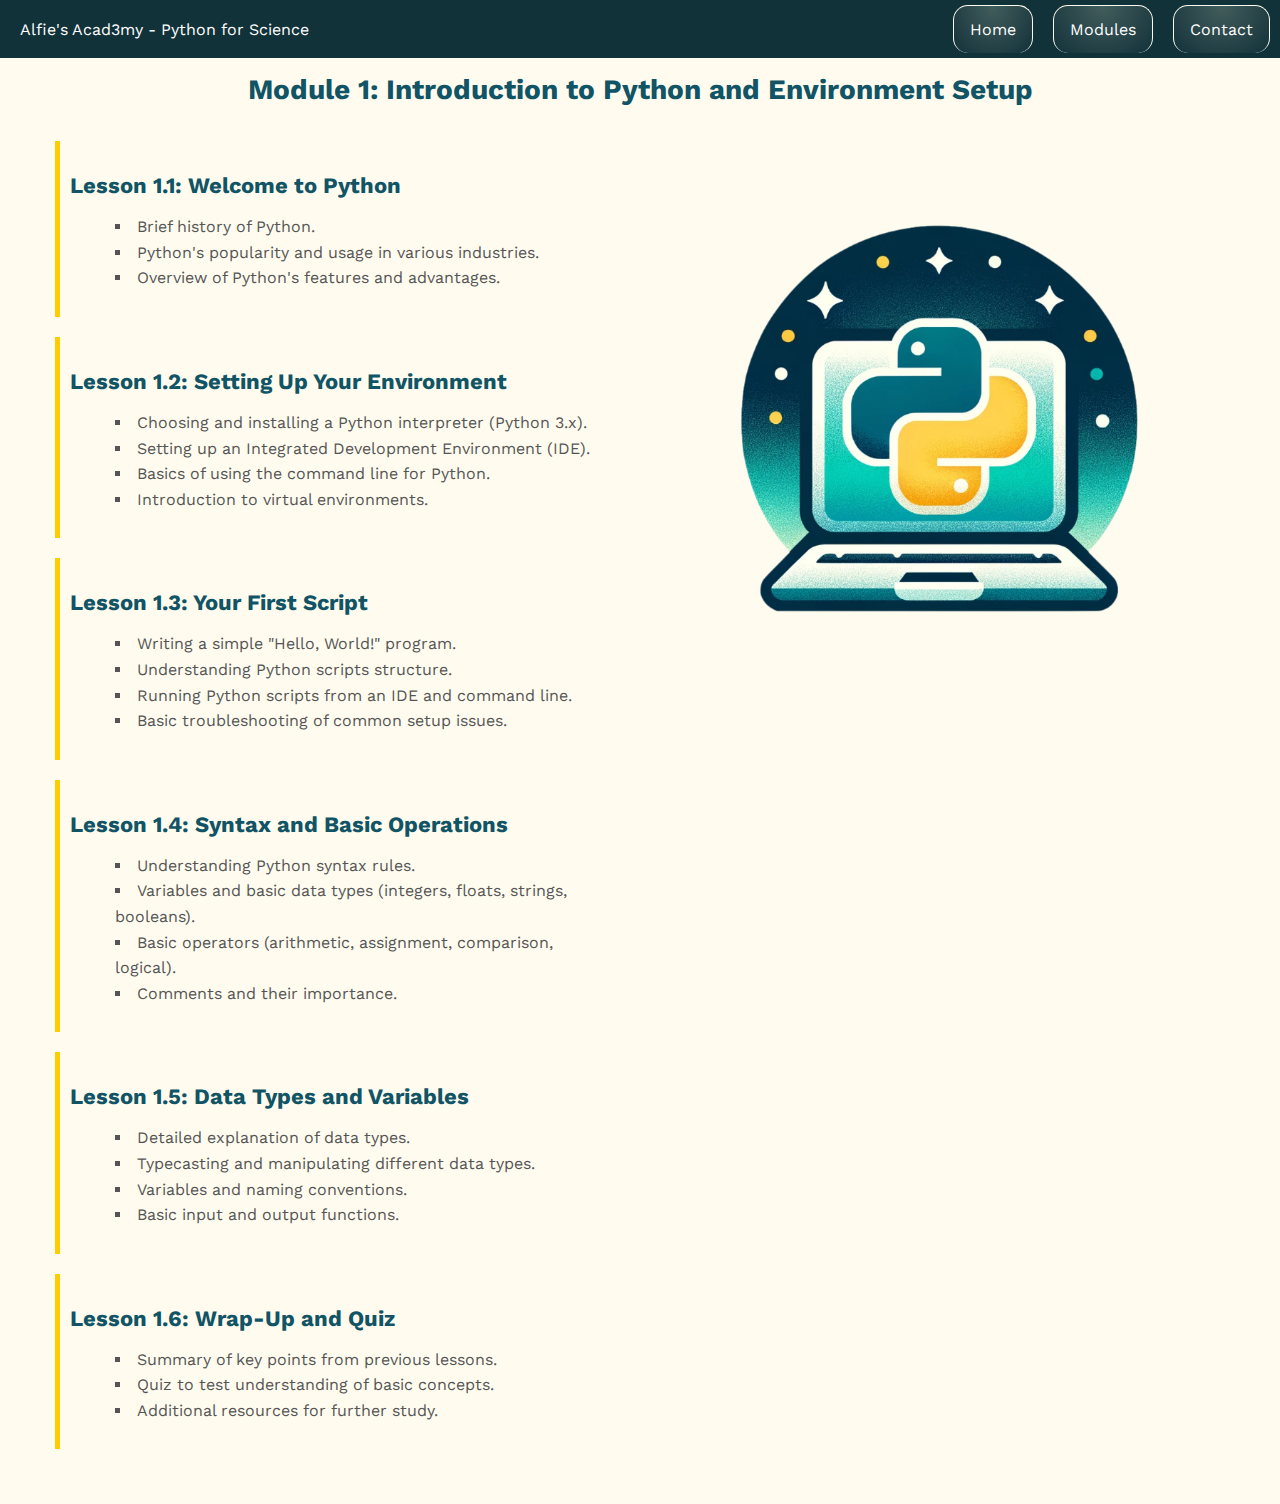
==== modules/module1.html @ 9fd122f4 "added module 1 page" ====
<!DOCTYPE html>
<html lang="en">
<head>
    <meta charset="UTF-8">
    <meta name="viewport" content="width=device-width, initial-scale=1.0">
    <title>Alfie's Acad3my</title>
    <link href="https://fonts.googleapis.com/css2?family=Work+Sans:wght@400;600&display=swap" rel="stylesheet">

    <link rel="stylesheet" href="../style.css">
</head>
<body>
    <header>
        <nav id="navbar">
            <div id="navbar-title">
                Alfie's Acad3my - Python for Science
            </div>
            <ul>
                <li><a href="../index.html#home">Home</a></li>
                <li><a href="../index.html#modules">Modules</a></li>
                <li><a href="../index.html#contact">Contact</a></li>
            </ul>
        </nav>
    </header>
    

    
    <section id="module1">
        <h2>Module 1: Introduction to Python and Environment Setup</h2>
        

        <div class="module-flex-container">
        <div class="module-content">
            
        <article id="lesson1.1">
            <h3>Lesson 1.1: Welcome to Python</h3>
            <ul>
                <li>Brief history of Python.</li>
                <li>Python's popularity and usage in various industries.</li>
                <li>Overview of Python's features and advantages.</li>
            </ul>
        </article>
    
        <article id="lesson1.2">
            <h3>Lesson 1.2: Setting Up Your Environment</h3>
            <ul>
                <li>Choosing and installing a Python interpreter (Python 3.x).</li>
                <li>Setting up an Integrated Development Environment (IDE).</li>
                <li>Basics of using the command line for Python.</li>
                <li>Introduction to virtual environments.</li>
            </ul>
        </article>
    
        <article id="lesson1.3">
            <h3>Lesson 1.3: Your First Script</h3>
            <ul>
                <li>Writing a simple "Hello, World!" program.</li>
                <li>Understanding Python scripts structure.</li>
                <li>Running Python scripts from an IDE and command line.</li>
                <li>Basic troubleshooting of common setup issues.</li>
            </ul>
        </article>
    
        <article id="lesson1.4">
            <h3>Lesson 1.4: Syntax and Basic Operations</h3>
            <ul>
                <li>Understanding Python syntax rules.</li>
                <li>Variables and basic data types (integers, floats, strings, booleans).</li>
                <li>Basic operators (arithmetic, assignment, comparison, logical).</li>
                <li>Comments and their importance.</li>
            </ul>
        </article>
    
        <article id="lesson1.5">
            <h3>Lesson 1.5: Data Types and Variables</h3>
            <ul>
                <li>Detailed explanation of data types.</li>
                <li>Typecasting and manipulating different data types.</li>
                <li>Variables and naming conventions.</li>
                <li>Basic input and output functions.</li>
            </ul>
        </article>
    
        <article id="lesson1.6">
            <h3>Lesson 1.6: Wrap-Up and Quiz</h3>
            <ul>
                <li>Summary of key points from previous lessons.</li>
                <li>Quiz to test understanding of basic concepts.</li>
                <li>Additional resources for further study.</li>
            </ul>
        </article>
        </div>

        <div class="module-image">
            <img src="../assets/module1.png" alt="Python Learning Illustration">
        </div>

    </div>
    </section>
    

    
</body>
</html>
---- style.css ----
body, html {
    margin: 0;
    padding: 0;
    height: 100%; /* Ensures the body takes up the full height of the viewport */
    font-family: 'Work Sans', sans-serif;
    background-color: #fffcef;
    /* background-image: radial-gradient(at top right, hsla(180, 100%, 54%, 0.158), transparent);
    background-size: auto auto;
    background-repeat: no-repeat; */
    
    color:#021e23;
}

/* Navbar Styles */
#navbar {
    background-color: #12323a; /* Navbar background color */
    position: fixed; /* Makes the navbar stay at the top */
    width: 100%; /* Full width */
    top: 0; /* Position at the top */
    z-index: 1000; /* Ensures navbar stays above other content */
    display: flex; /* Enable flexbox */
    justify-content: space-between; /* Space out title and menu */
    align-items: center; /* Vertically center align items */
    padding: 0 10px; /* Add some horizontal padding */
}

#navbar-title {
    padding-left: 10px;
    color: white; /* Title color */
    font-size: 16px; /* Adjust size as needed */
}

#navbar ul {

    list-style-type: none;
    margin: 0;
    padding: 0;
    padding-block: 5px;
    display: flex; /* Enable flexbox for the list */
}

#navbar ul li {
    margin-right: 20px; /* Add some space between menu items */
}

#navbar ul li a {
    display: block;
    color: white;
    text-align: center;
    padding: 14px 16px;
    text-decoration: none;
    border: 1px;
    border-style:solid solid none solid;
    border-color: #fffcef;
    
    background-image: radial-gradient(at top, hsla(60, 100%, 93%, 0.21), transparent);
    transition: background-color 0.3s; /* Smooth transition for hover effect */
    border-radius: 15px;
}

#navbar ul li a:hover {
    background-color: #042023;
    background-image: none;
    border-radius: 15px;
}


/* Hero Section Styles */
#home {
    height: 90vh; /* Sets the height to full viewport height */
    display: flex;
    align-items: center;
    justify-content: center;
    text-align: center;
    padding-top: 60px; /* Adjust based on the height of the fixed navbar */
}

/* #home h1 {
    font-weight: 600;
} */


#hero {
    display: flex;
    align-items: center;
    justify-content: center;
    padding-inline: 40px;
}


#hero-img {
    flex: 1;
    text-align: center;
}

#hero-img img {
    width: 100%;
    max-width: 600px; /* Adjust as needed */
    height: auto;
}

#hero-txt {
    text-align: justify;
  text-justify: inter-word;
    flex: 1;
    padding-inline: 50px;
}

#hero-txt h2 {
    color:#021e23;
    font-weight: 400;
    /* font-size: larger; */
}

#hero-txt span {
    font-weight: bold;
}

/* Modules Section Styles */
#modules {
    height: 90vh; /* Full viewport height */
    display: flex;
    align-items: center; /* Center content vertically */
    justify-content: center; /* Center content horizontally */
    flex-direction: column; /* Stack items vertically */
    padding: 20px;
    box-sizing: border-box; /* Ensures padding doesn't affect height */


    background-image:url("../assets/bg-modules.png");
    background-repeat: no-repeat; /* Do not repeat the image */
    background-size: 100%;
    /* background-image: radial-gradient(at bottom left, hsla(60, 100%, 52%, 0.21), transparent); */

}

#modules h2 {
    color:#fffcef;
}

#modules ul {
    list-style-type: none;
    padding: 0;
}

#modules ul li {
    padding: 10px;
    /* border-bottom: 1px solid #ddd; */
}



#c-modules {
    background-color: #12323a;
    border-radius: 30px;
    text-align: center;
    padding: 30px;
    color:#fffcef;
    background-image: radial-gradient(at top, hsla(60, 100%, 93%, 0.21), transparent);
    border: 1px;
    border-style:solid solid none solid;
    border-color: #fffcef;

}

#modules ul li a{
    color:#fffcef;
}


/* Module 1 Section Styles */
#module1 {
    /* display: flex;
    align-items: center;
    justify-content: space-between; */

    background-color: #fffcef; /* Light background for the module */
    padding: 20px; /* Padding around the module content */
    margin: 20px; /* Margin around the module for spacing */
    border-radius: 10px; /* Rounded corners for a softer look */
}

#module1 h2 {
    padding-top: 10px;
    color: #105465; /* Dark color for the module title */
    text-align: center; /* Center align the module title */
    margin-bottom: 20px; /* Space below the title */
    font-size: 28px; /* Slightly larger font for the title */
}

.module-flex-container {
    display: flex;
    align-items: flex-start; /* Align children to the start (top) */
    justify-content: space-between;
    /* ... other styles for flex container ... */
}



#module1 article {
    margin-bottom: 20px; /* Space between each lesson */
    padding: 10px; /* Padding inside each lesson */
    border-left: 5px solid #ffcc00; /* Left border for a touch of style */
}

#module1 article h3 {
    
   /* white-space: pre; */
   
    color: #105465; /* Color to match the left border */
    margin-bottom: 10px; /* Space below the lesson title */
    font-size: 22px; /* Font size for lesson titles */
}



#module1 ul {
    list-style: inside square; /* Style for bullet points */
}

#module1 li {
    
    color: #555; /* Dark grey color for list items */
    line-height: 1.6; /* Line height for readability */
    padding-left: 5px; /* Left padding for list items */
}


.module-content, .module-image {
    
    /* text-align: center; */
    flex: 1; /* This ensures that both the content and image take equal space */
    padding: 15px; /* Adjust padding as needed */

    
    
}

.module-image {
    align-items: flex-start; /* Align the image to the top */

}

.module-image img {
    width: 100%; /* Makes the image responsive */
    height: auto; /* Maintain aspect ratio */
    max-width: 800px; /* Maximum width of the image, adjust as needed */
}
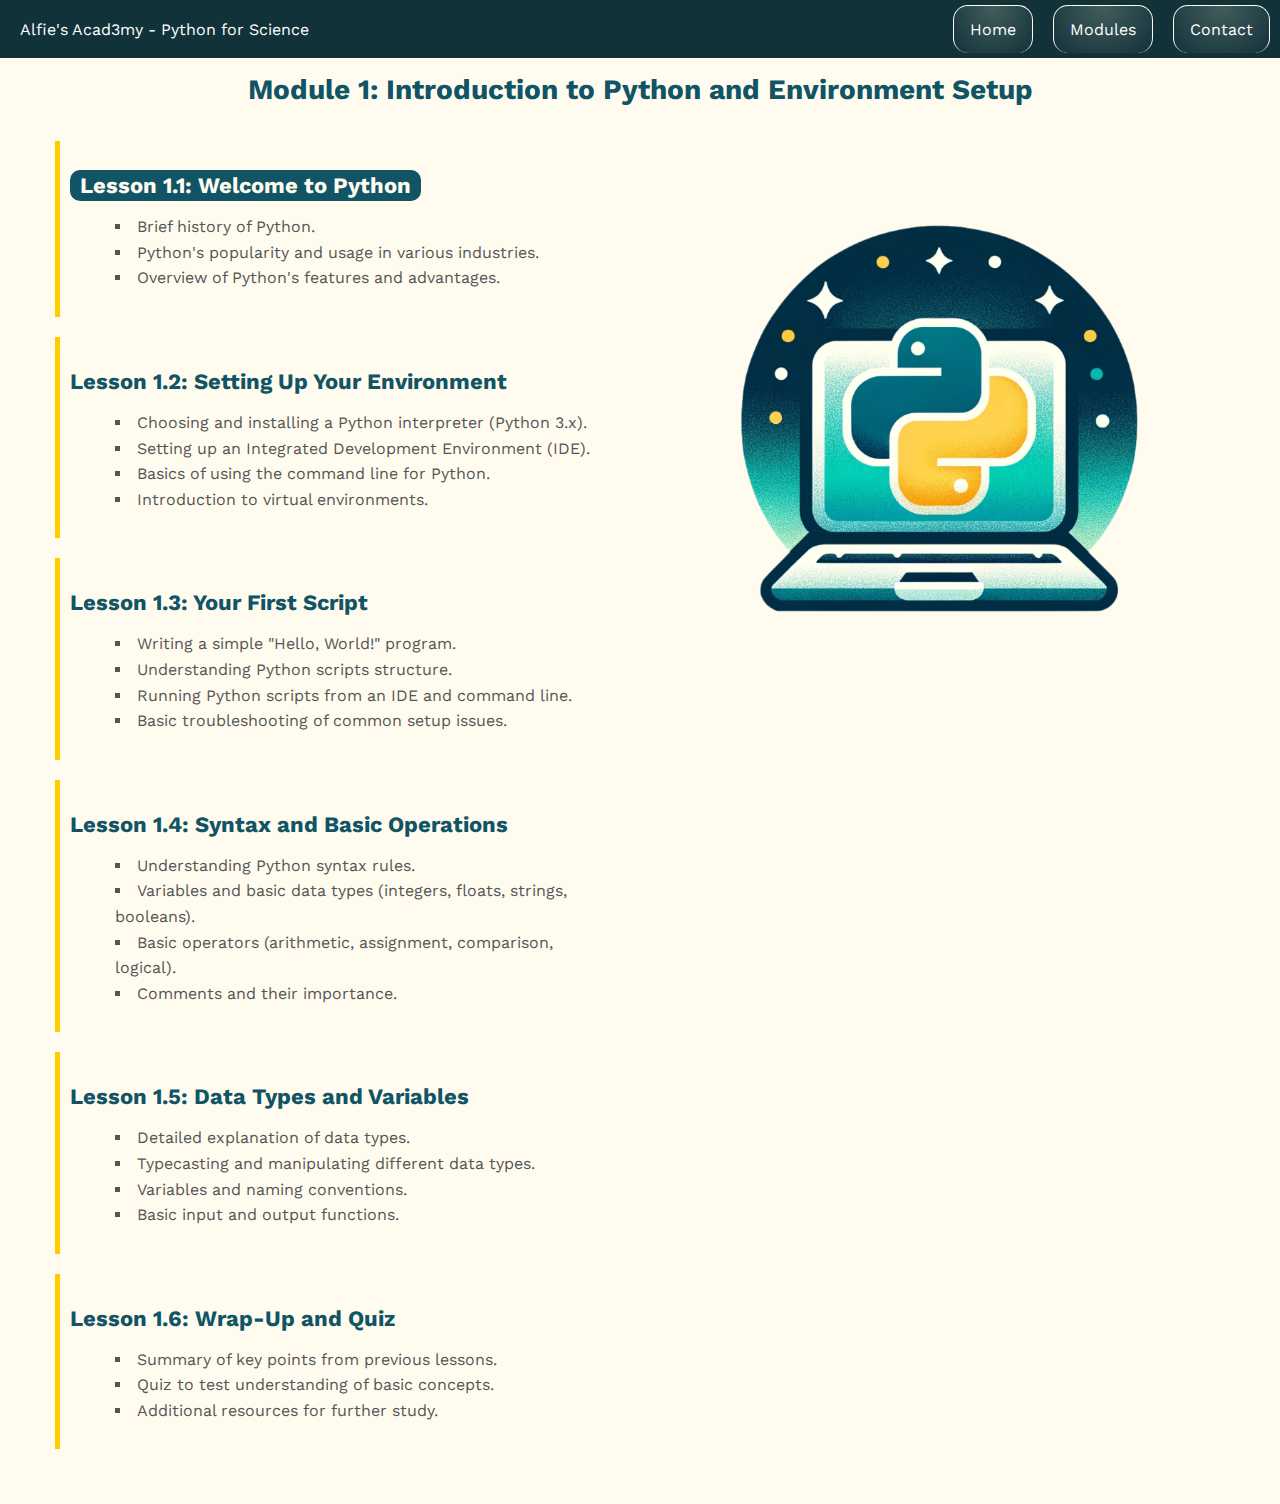
==== commit 8da1ec66: "turned lesson title into button + added file for lesson 1.1" ====
--- a/modules/module1.html
+++ b/modules/module1.html
@@ -32,7 +32,7 @@
         <div class="module-content">
             
         <article id="lesson1.1">
-            <h3>Lesson 1.1: Welcome to Python</h3>
+            <h3><a href="../m1/l1.html">Lesson 1.1: Welcome to Python</a></h3>
             <ul>
                 <li>Brief history of Python.</li>
                 <li>Python's popularity and usage in various industries.</li>
--- a/style.css
+++ b/style.css
@@ -127,7 +127,7 @@
     box-sizing: border-box; /* Ensures padding doesn't affect height */
 
 
-    background-image:url("../assets/bg-modules.png");
+    background-image:url("./assets/bg-modules.png");
     background-repeat: no-repeat; /* Do not repeat the image */
     background-size: 100%;
     /* background-image: radial-gradient(at bottom left, hsla(60, 100%, 52%, 0.21), transparent); */
@@ -186,6 +186,9 @@
     text-align: center; /* Center align the module title */
     margin-bottom: 20px; /* Space below the title */
     font-size: 28px; /* Slightly larger font for the title */
+
+    
+
 }
 
 .module-flex-container {
@@ -210,8 +213,32 @@
     color: #105465; /* Color to match the left border */
     margin-bottom: 10px; /* Space below the lesson title */
     font-size: 22px; /* Font size for lesson titles */
-}
-
+
+    /* text-align: center; */
+    
+
+}
+
+#module1 article h3 a {
+    color: #fffcef;
+
+    background-color: #105465;
+    text-decoration: none;
+
+    padding: 3px;
+    padding-inline: 10px;
+
+    border-radius: 10px;
+    transition: 0.3s;
+}
+
+
+#module1 article h3 a:hover {
+
+    background-color: #062e38;
+    box-shadow: 0 3px 10px rgba(255, 200, 0, 0.505);
+
+}
 
 
 #module1 ul {
